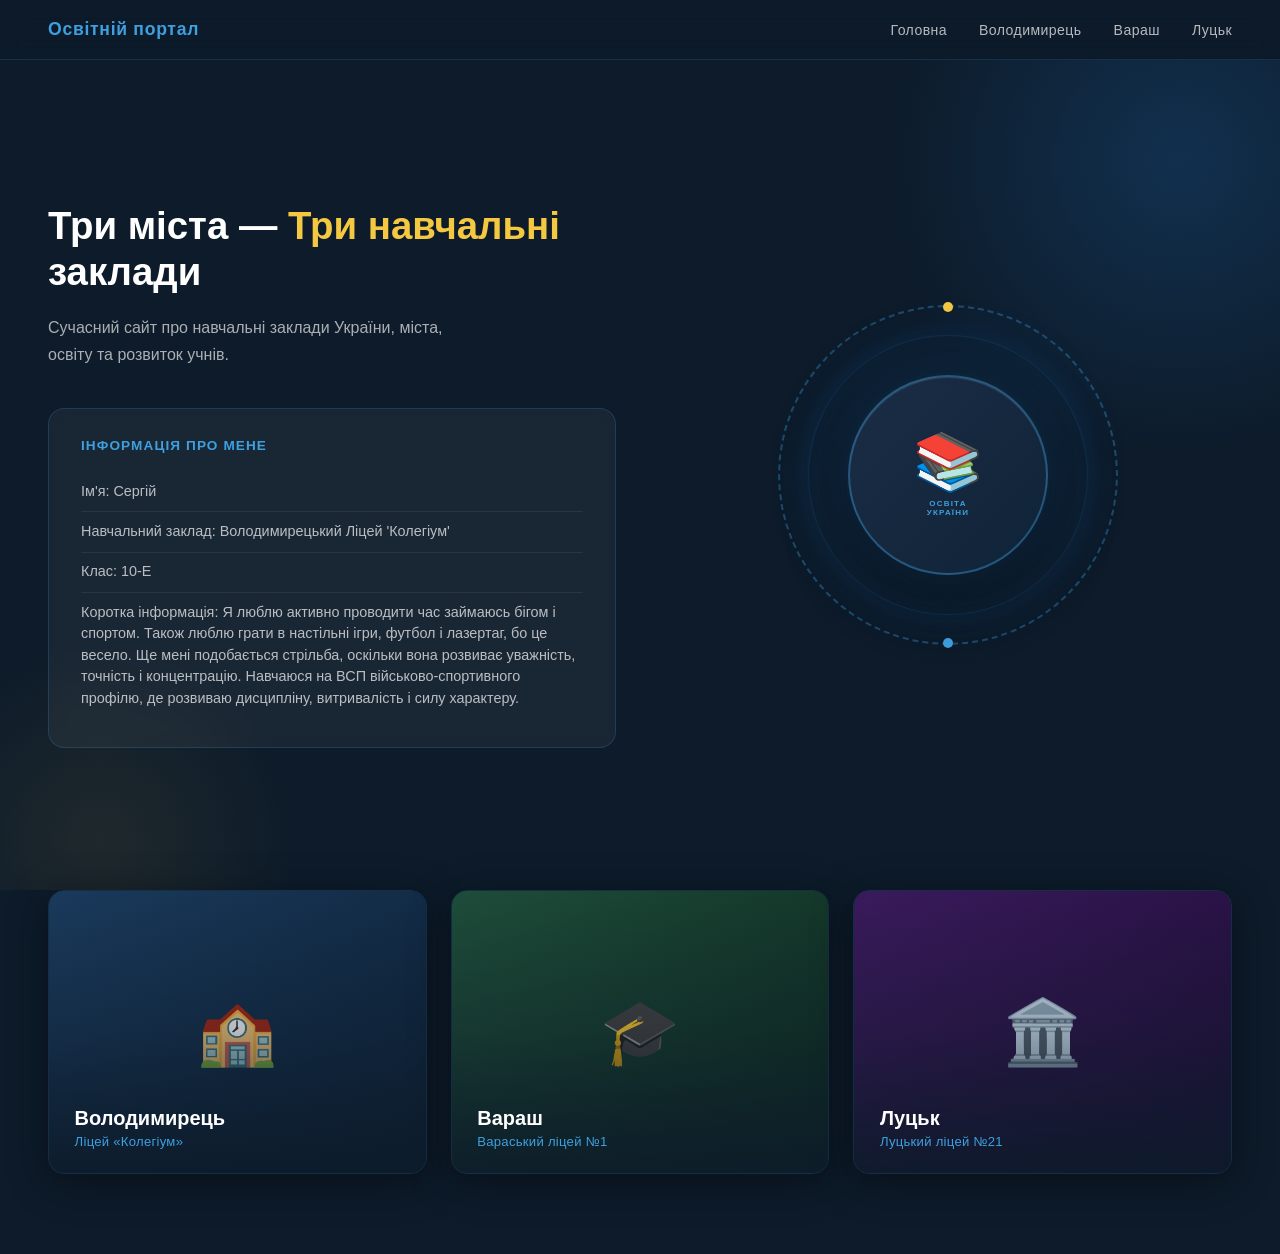
==== index.html @ 0bba573e "global-fix" ====
<!DOCTYPE html>
<html lang="uk">

<head>
    <meta charset="UTF-8">
    <meta name="viewport" content="width=device-width, initial-scale=1.0">
    <title>Освітній портал</title>
    <link rel="stylesheet" href="style/style.css">
</head>

<body>

    <header class="header">
        <div class="logo">
            <h2>Освітній портал</h2>
        </div>
        <nav class="nav">
            <a href="index.html">Головна</a>
            <a href="volodymyrets.html">Володимирець</a>
            <a href="varash.html">Вараш</a>
            <a href="lutsk.html">Луцьк</a>
        </nav>
    </header>

    <section class="hero">
        <div class="hero-content">
            <h1>Три міста — <span>Три навчальні</span> заклади</h1>
            <p class="hero-text">
                Сучасний сайт про навчальні заклади України,
                міста, освіту та розвиток учнів.
            </p>
            <div class="about-box">
                <h3>Інформація про мене</h3>
                <p>Ім'я: Сергій</p>
                <p>Навчальний заклад: Володимирецький Ліцей 'Колегіум'</p>
                <p> Клас: 10-Е</p>
                <p>Коротка інформація: Я люблю активно проводити час займаюсь бігом і спортом. Також люблю
                    грати в настільні ігри, футбол і лазертаг, бо це весело. Ще мені
                    подобається стрільба, оскільки вона розвиває уважність, точність і концентрацію. Навчаюся на ВСП
                    військово-спортивного
                    профілю, де розвиваю дисципліну, витривалість і силу характеру.</p>
            </div>
        </div>

        <div class="visual-area">
            <div class="emblem-wrapper">
                <div class="ring"></div>
                <div class="ring-solid"></div>
                <div class="orbit-dot"></div>
                <div class="orbit-dot"></div>
                <div class="orbit-dot"></div>
                <div class="emblem-card">
                    <div class="emblem-icon">📚</div>
                    <div class="emblem-label">Освіта<br>України</div>
                </div>
            </div>
        </div>
    </section>

    <section class="cards-section">

        <a href="volodymyrets.html" class="city-card">
            <div class="card-fallback">🏫</div>
            <img src="https://vrkdn.org.ua/pluginfile.php/1/theme_moove/sliderimage1/1716489282/1.jpg"
                alt="Володимирець" loading="lazy" onerror="this.style.display='none'">
            <div class="card-content">
                <h2>Володимирець</h2>
                <p>Ліцей «Колегіум»</p>
            </div>
        </a>

        <a href="varash.html" class="city-card">
            <div class="card-fallback">🎓</div>
            <img src="https://images.unsplash.com/photo-1523050854058-8df90110c9f1?q=80&w=1400" alt="Вараш"
                loading="lazy" onerror="this.style.display='none'">
            <div class="card-content">
                <h2>Вараш</h2>
                <p>Вараський ліцей №1</p>
            </div>
        </a>

        <a href="lutsk.html" class="city-card">
            <div class="card-fallback">🏛️</div>
            <img src="https://gymnasia21.lutsk.ua/wp-content/uploads/2023/09/IMG_5106.jpg" alt="Луцьк" loading="lazy"
                onerror="this.style.display='none'">
            <div class="card-content">
                <h2>Луцьк</h2>
                <p>Луцький ліцей №21</p>
            </div>
        </a>

    </section>

</body>

</html>
---- style/style.css ----
*,
*::before,
*::after {
    box-sizing: border-box;
    margin: 0;
    padding: 0;
}

:root {
    --navy: #0d1b2a;
    --deep: #1b2d45;
    --blue: #1e6fbb;
    --sky: #3fa0e0;
    --gold: #f5c842;
    --light: #e8f1fa;
    --white: #ffffff;
}

body {
    font-family: 'Geologica', sans-serif;
    background: var(--navy);
    color: var(--white);
    min-height: 100vh;
    overflow-x: hidden;
}

/* ── HEADER ── */
.header {
    display: flex;
    align-items: center;
    justify-content: space-between;
    padding: 1.2rem 3rem;
    background: rgba(13, 27, 42, 0.92);
    backdrop-filter: blur(12px);
    border-bottom: 1px solid rgba(63, 160, 224, 0.18);
    position: sticky;
    top: 0;
    z-index: 100;
}

.logo h2 {
    font-family: 'Unbounded', sans-serif;
    font-size: 1.1rem;
    font-weight: 600;
    color: var(--sky);
    letter-spacing: 0.04em;
}

.nav {
    display: flex;
    gap: 2rem;
}

.nav a {
    font-size: 0.88rem;
    font-weight: 500;
    color: rgba(255, 255, 255, 0.7);
    text-decoration: none;
    letter-spacing: 0.03em;
    transition: color 0.25s;
    position: relative;
}

.nav a::after {
    content: '';
    position: absolute;
    bottom: -3px;
    left: 0;
    width: 0;
    height: 2px;
    background: var(--gold);
    transition: width 0.25s;
}

.nav a:hover {
    color: var(--white);
}

.nav a:hover::after {
    width: 100%;
}

/* ── HERO ── */
.hero {
    min-height: calc(100vh - 70px);
    display: grid;
    grid-template-columns: 1fr 1fr;
    align-items: center;
    gap: 3rem;
    padding: 4rem 3rem;
    position: relative;
    overflow: hidden;
}

/* Background decoration */
.hero::before {
    content: '';
    position: absolute;
    top: -200px;
    right: -200px;
    width: 600px;
    height: 600px;
    background: radial-gradient(circle, rgba(30, 111, 187, 0.25) 0%, transparent 70%);
    pointer-events: none;
}

.hero::after {
    content: '';
    position: absolute;
    bottom: -150px;
    left: -100px;
    width: 400px;
    height: 400px;
    background: radial-gradient(circle, rgba(245, 200, 66, 0.08) 0%, transparent 70%);
    pointer-events: none;
}

.hero-content {
    position: relative;
    z-index: 1;
}

.hero-content h1 {
    font-family: 'Unbounded', sans-serif;
    font-size: clamp(1.6rem, 3vw, 2.6rem);
    font-weight: 800;
    line-height: 1.2;
    color: var(--white);
    margin-bottom: 1.2rem;
}

.hero-content h1 span {
    color: var(--gold);
}

.hero-text {
    font-size: 1rem;
    color: rgba(255, 255, 255, 0.65);
    line-height: 1.7;
    margin-bottom: 2.5rem;
    max-width: 440px;
}

.about-box {
    background: rgba(255, 255, 255, 0.05);
    border: 1px solid rgba(63, 160, 224, 0.2);
    border-radius: 16px;
    padding: 1.8rem 2rem;
    backdrop-filter: blur(8px);
}

.about-box h3 {
    font-family: 'Unbounded', sans-serif;
    font-size: 0.85rem;
    font-weight: 600;
    color: var(--sky);
    letter-spacing: 0.08em;
    text-transform: uppercase;
    margin-bottom: 1.2rem;
}

.about-box p {
    font-size: 0.9rem;
    color: rgba(255, 255, 255, 0.7);
    padding: 0.55rem 0;
    border-bottom: 1px solid rgba(255, 255, 255, 0.07);
    line-height: 1.5;
}

.about-box p:last-child {
    border-bottom: none;
}

/* ── VISUAL SIDE ── */
.visual-area {
    display: flex;
    align-items: center;
    justify-content: center;
    position: relative;
    z-index: 1;
}

.emblem-wrapper {
    position: relative;
    width: 340px;
    height: 340px;
    display: flex;
    align-items: center;
    justify-content: center;
}

/* Rotating dashed ring */
.ring {
    position: absolute;
    inset: 0;
    border-radius: 50%;
    border: 2px dashed rgba(63, 160, 224, 0.35);
    animation: spin 20s linear infinite;
}

/* Dots on the ring */
.ring::before,
.ring::after {
    content: '';
    position: absolute;
    width: 10px;
    height: 10px;
    background: var(--gold);
    border-radius: 50%;
    top: -5px;
    left: 50%;
    transform: translateX(-50%);
}

.ring::after {
    top: auto;
    bottom: -5px;
    background: var(--sky);
}

/* Solid glow ring */
.ring-solid {
    position: absolute;
    inset: 30px;
    border-radius: 50%;
    border: 1px solid rgba(63, 160, 224, 0.15);
    box-shadow: 0 0 40px rgba(30, 111, 187, 0.2), inset 0 0 40px rgba(30, 111, 187, 0.1);
}

/* Central emblem card */
.emblem-card {
    position: relative;
    width: 200px;
    height: 200px;
    background: linear-gradient(135deg, var(--deep) 0%, #0f2338 100%);
    border-radius: 50%;
    border: 2px solid rgba(63, 160, 224, 0.4);
    display: flex;
    flex-direction: column;
    align-items: center;
    justify-content: center;
    gap: 0.6rem;
    box-shadow:
        0 0 60px rgba(30, 111, 187, 0.3),
        0 20px 60px rgba(0, 0, 0, 0.5),
        inset 0 1px 0 rgba(255, 255, 255, 0.1);
    animation: pulse-glow 4s ease-in-out infinite;
}

/* Book icon SVG */
.emblem-icon {
    font-size: 3.5rem;
    line-height: 1;
}

.emblem-label {
    font-family: 'Unbounded', sans-serif;
    font-size: 0.5rem;
    font-weight: 600;
    letter-spacing: 0.15em;
    color: var(--sky);
    text-transform: uppercase;
    text-align: center;
}

/* Orbiting dots */
.orbit-dot {
    position: absolute;
    width: 8px;
    height: 8px;
    border-radius: 50%;
    background: var(--gold);
}

@keyframes spin {
    to {
        transform: rotate(360deg);
    }
}

@keyframes orbit {
    from {
        transform: rotate(0deg) translateX(165px) rotate(0deg);
    }

    to {
        transform: rotate(360deg) translateX(165px) rotate(-360deg);
    }
}

@keyframes orbit-reverse {
    from {
        transform: rotate(0deg) translateX(165px) rotate(0deg);
    }

    to {
        transform: rotate(-360deg) translateX(165px) rotate(360deg);
    }
}

@keyframes pulse-glow {

    0%,
    100% {
        box-shadow: 0 0 60px rgba(30, 111, 187, 0.3), 0 20px 60px rgba(0, 0, 0, 0.5), inset 0 1px 0 rgba(255, 255, 255, 0.1);
    }

    50% {
        box-shadow: 0 0 90px rgba(30, 111, 187, 0.5), 0 20px 60px rgba(0, 0, 0, 0.5), inset 0 1px 0 rgba(255, 255, 255, 0.1);
    }
}

.orbit-dot:nth-child(1) {
    animation: orbit 8s linear infinite;
    background: var(--gold);
}

.orbit-dot:nth-child(2) {
    animation: orbit-reverse 12s linear infinite;
    background: var(--sky);
}

.orbit-dot:nth-child(3) {
    animation: orbit 16s linear infinite;
    background: rgba(255, 255, 255, 0.5);
    width: 5px;
    height: 5px;
}

/* ── CARDS ── */
.cards-section {
    display: grid;
    grid-template-columns: repeat(3, 1fr);
    gap: 1.5rem;
    padding: 0 3rem 5rem;
}

.city-card {
    position: relative;
    border-radius: 16px;
    overflow: hidden;
    text-decoration: none;
    display: block;
    aspect-ratio: 4/3;
    group: true;
    box-shadow: 0 8px 40px rgba(0, 0, 0, 0.4);
    transition: transform 0.35s cubic-bezier(0.34, 1.56, 0.64, 1), box-shadow 0.35s;
    border: 1px solid rgba(63, 160, 224, 0.15);
}

.city-card:hover {
    transform: translateY(-8px) scale(1.02);
    box-shadow: 0 24px 60px rgba(0, 0, 0, 0.6), 0 0 0 1px rgba(63, 160, 224, 0.4);
}

.city-card img {
    width: 100%;
    height: 100%;
    object-fit: cover;
    display: block;
    transition: transform 0.5s ease;
    /* Fallback gradient shown while loading */
    background: linear-gradient(135deg, var(--deep), var(--navy));
}

.city-card:hover img {
    transform: scale(1.07);
}

/* Gradient overlay */
.city-card::before {
    content: '';
    position: absolute;
    inset: 0;
    background: linear-gradient(to top, rgba(13, 27, 42, 0.92) 0%, rgba(13, 27, 42, 0.3) 50%, transparent 100%);
    z-index: 1;
    transition: opacity 0.35s;
}

.city-card:hover::before {
    background: linear-gradient(to top, rgba(13, 27, 42, 0.95) 0%, rgba(13, 27, 42, 0.5) 60%, transparent 100%);
}

/* Top accent bar */
.city-card::after {
    content: '';
    position: absolute;
    top: 0;
    left: 0;
    right: 0;
    height: 3px;
    background: linear-gradient(90deg, var(--blue), var(--gold));
    z-index: 2;
    transform: scaleX(0);
    transform-origin: left;
    transition: transform 0.4s ease;
}

.city-card:hover::after {
    transform: scaleX(1);
}

.card-content {
    position: absolute;
    bottom: 0;
    left: 0;
    right: 0;
    padding: 1.5rem 1.6rem;
    z-index: 2;
}

.card-content h2 {
    font-family: 'Unbounded', sans-serif;
    font-size: 1.25rem;
    font-weight: 700;
    color: var(--white);
    margin-bottom: 0.3rem;
}

.card-content p {
    font-size: 0.82rem;
    color: var(--sky);
    font-weight: 400;
    letter-spacing: 0.02em;
}

/* Image error fallback */
.city-card img.error {
    opacity: 0;
}

.card-fallback {
    position: absolute;
    inset: 0;
    z-index: 0;
    display: flex;
    align-items: center;
    justify-content: center;
    font-size: 4rem;
}

.city-card:nth-child(1) .card-fallback {
    background: linear-gradient(135deg, #1a3a5c, #0d2137);
}

.city-card:nth-child(2) .card-fallback {
    background: linear-gradient(135deg, #1e4d3a, #0d2a1f);
}

.city-card:nth-child(3) .card-fallback {
    background: linear-gradient(135deg, #3a1a5c, #1f0d37);
}

/* ── RESPONSIVE ── */
@media (max-width: 900px) {
    .hero {
        grid-template-columns: 1fr;
        text-align: center;
        padding: 3rem 1.5rem;
    }

    .hero-text {
        max-width: 100%;
    }

    .visual-area {
        display: none;
    }

    .cards-section {
        grid-template-columns: 1fr;
        padding: 0 1.5rem 3rem;
    }

    .header {
        padding: 1rem 1.5rem;
    }

    .nav {
        gap: 1rem;
    }
}
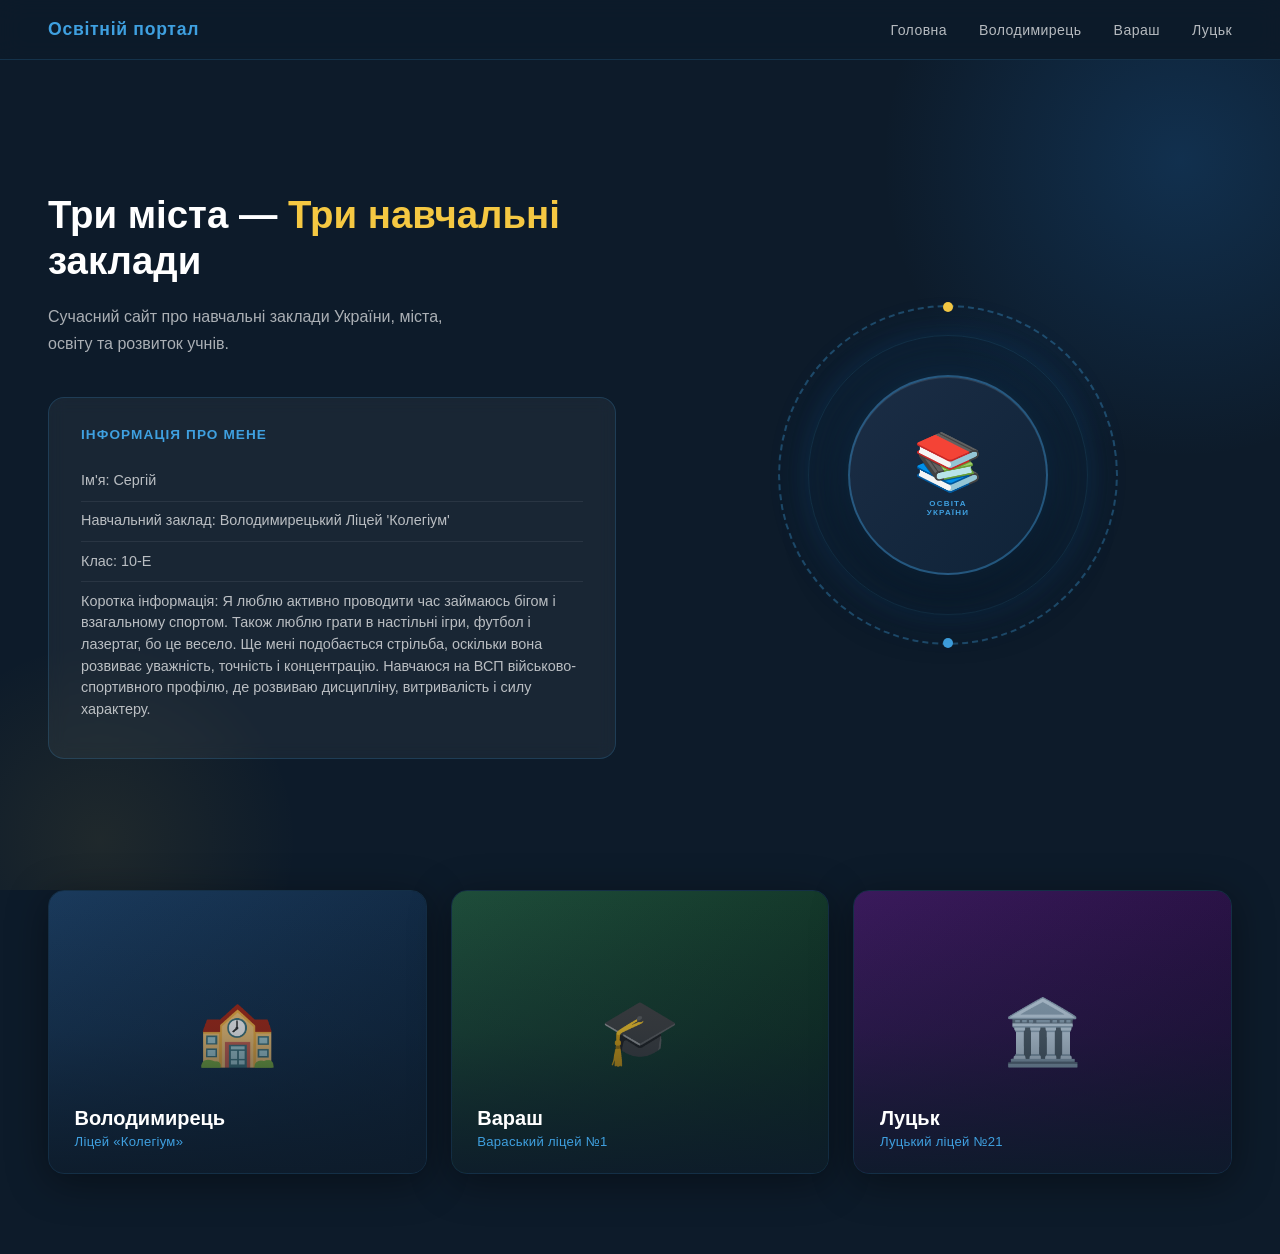
==== commit effd4475: "fix mini" ====
--- a/index.html
+++ b/index.html
@@ -14,7 +14,10 @@
         <div class="logo">
             <h2>Освітній портал</h2>
         </div>
-        <nav class="nav">
+
+        <button class="burger" id="burger">☰</button>
+
+        <nav class="nav" id="nav">
             <a href="index.html">Головна</a>
             <a href="volodymyrets.html">Володимирець</a>
             <a href="varash.html">Вараш</a>
@@ -34,7 +37,7 @@
                 <p>Ім'я: Сергій</p>
                 <p>Навчальний заклад: Володимирецький Ліцей 'Колегіум'</p>
                 <p> Клас: 10-Е</p>
-                <p>Коротка інформація: Я люблю активно проводити час займаюсь бігом і спортом. Також люблю
+                <p>Коротка інформація: Я люблю активно проводити час займаюсь бігом і взагальному спортом. Також люблю
                     грати в настільні ігри, футбол і лазертаг, бо це весело. Ще мені
                     подобається стрільба, оскільки вона розвиває уважність, точність і концентрацію. Навчаюся на ВСП
                     військово-спортивного
@@ -88,9 +91,15 @@
                 <p>Луцький ліцей №21</p>
             </div>
         </a>
+    </section>
+    <script>
+        const burger = document.getElementById('burger');
+        const nav = document.getElementById('nav');
 
-    </section>
-
+        burger.addEventListener('click', () => {
+            nav.classList.toggle('active');
+        });
+    </script>
 </body>
 
 </html>
--- a/style/style.css
+++ b/style/style.css
@@ -479,4 +479,37 @@
     .nav {
         gap: 1rem;
     }
+}
+
+.burger {
+    display: none;
+    font-size: 1.6rem;
+    background: none;
+    border: none;
+    color: white;
+    cursor: pointer;
+}
+
+/* MOBILE MENU */
+@media (max-width: 900px) {
+    .burger {
+        display: block;
+    }
+
+    .nav {
+        position: absolute;
+        top: 70px;
+        right: 0;
+        left: 0;
+        background: rgba(13, 27, 42, 0.98);
+        flex-direction: column;
+        gap: 1.5rem;
+        padding: 1.5rem;
+        display: none;
+        text-align: center;
+    }
+
+    .nav.active {
+        display: flex;
+    }
 }
